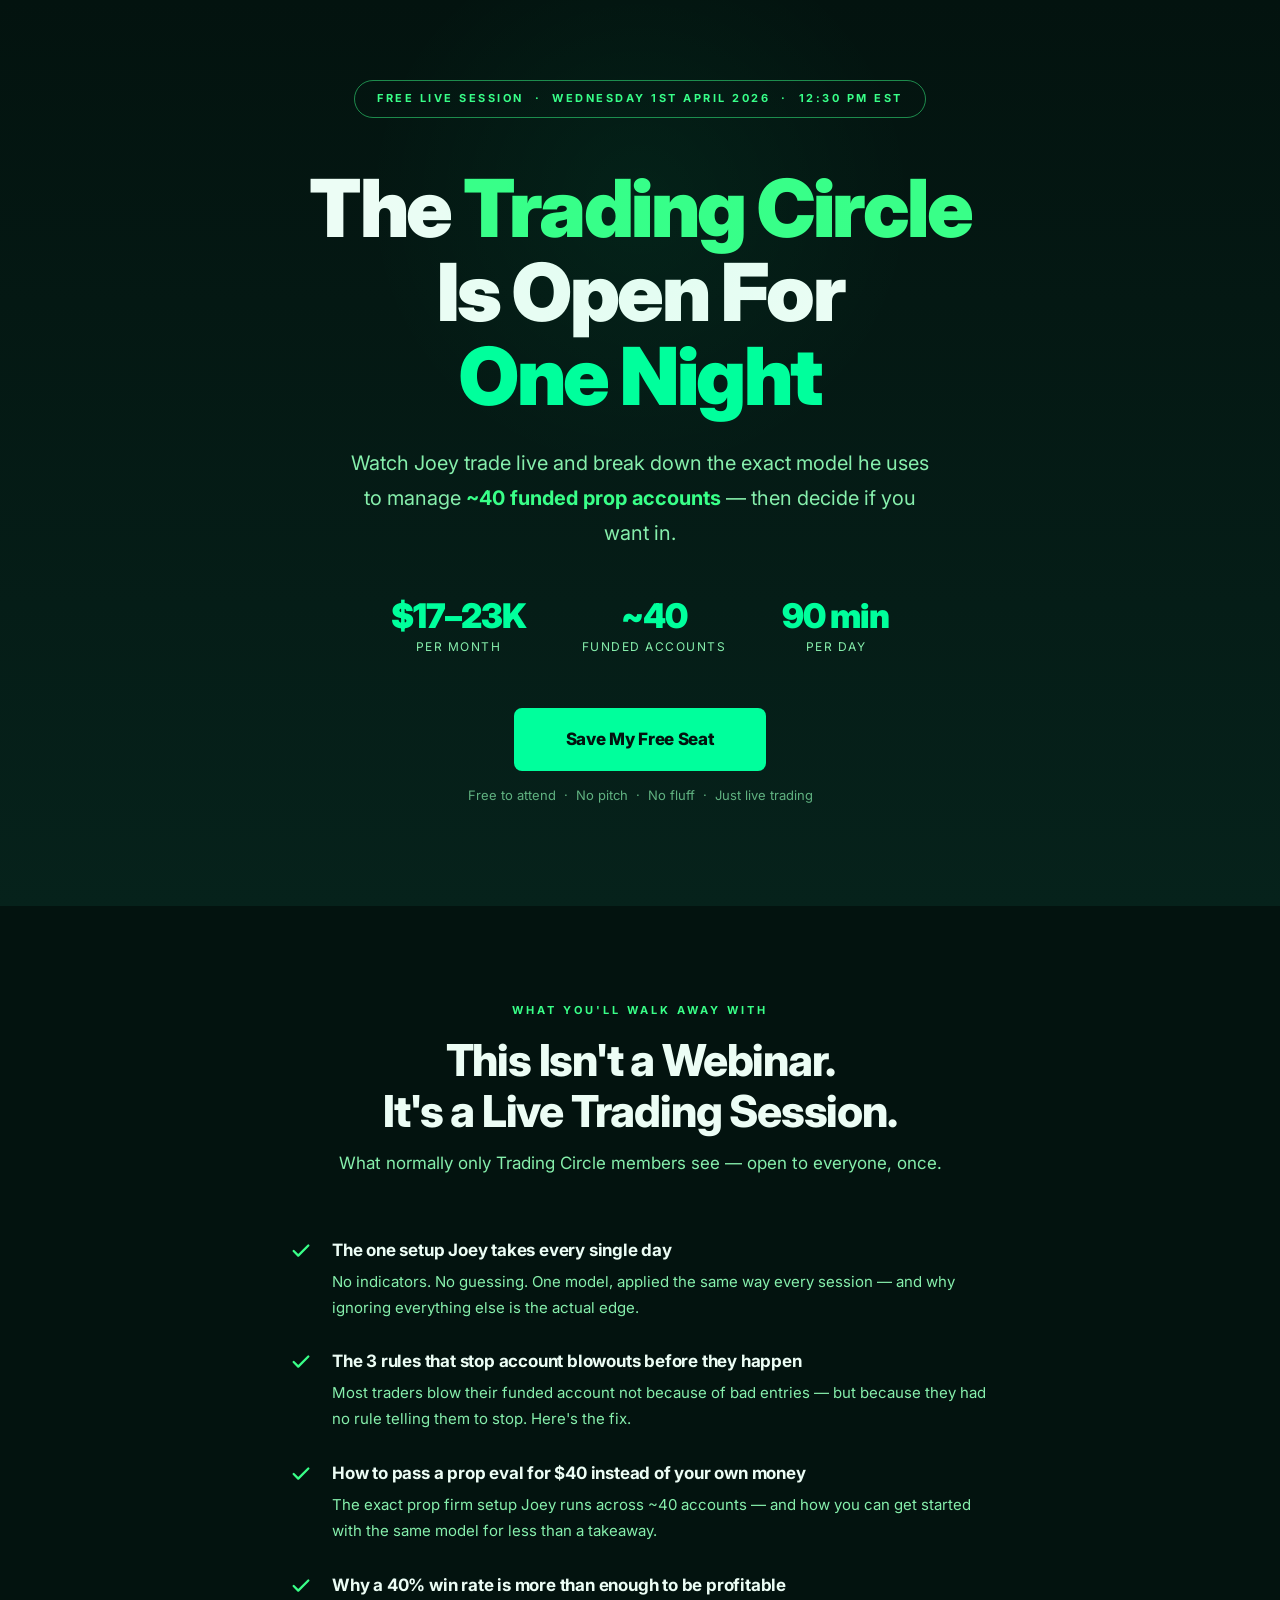
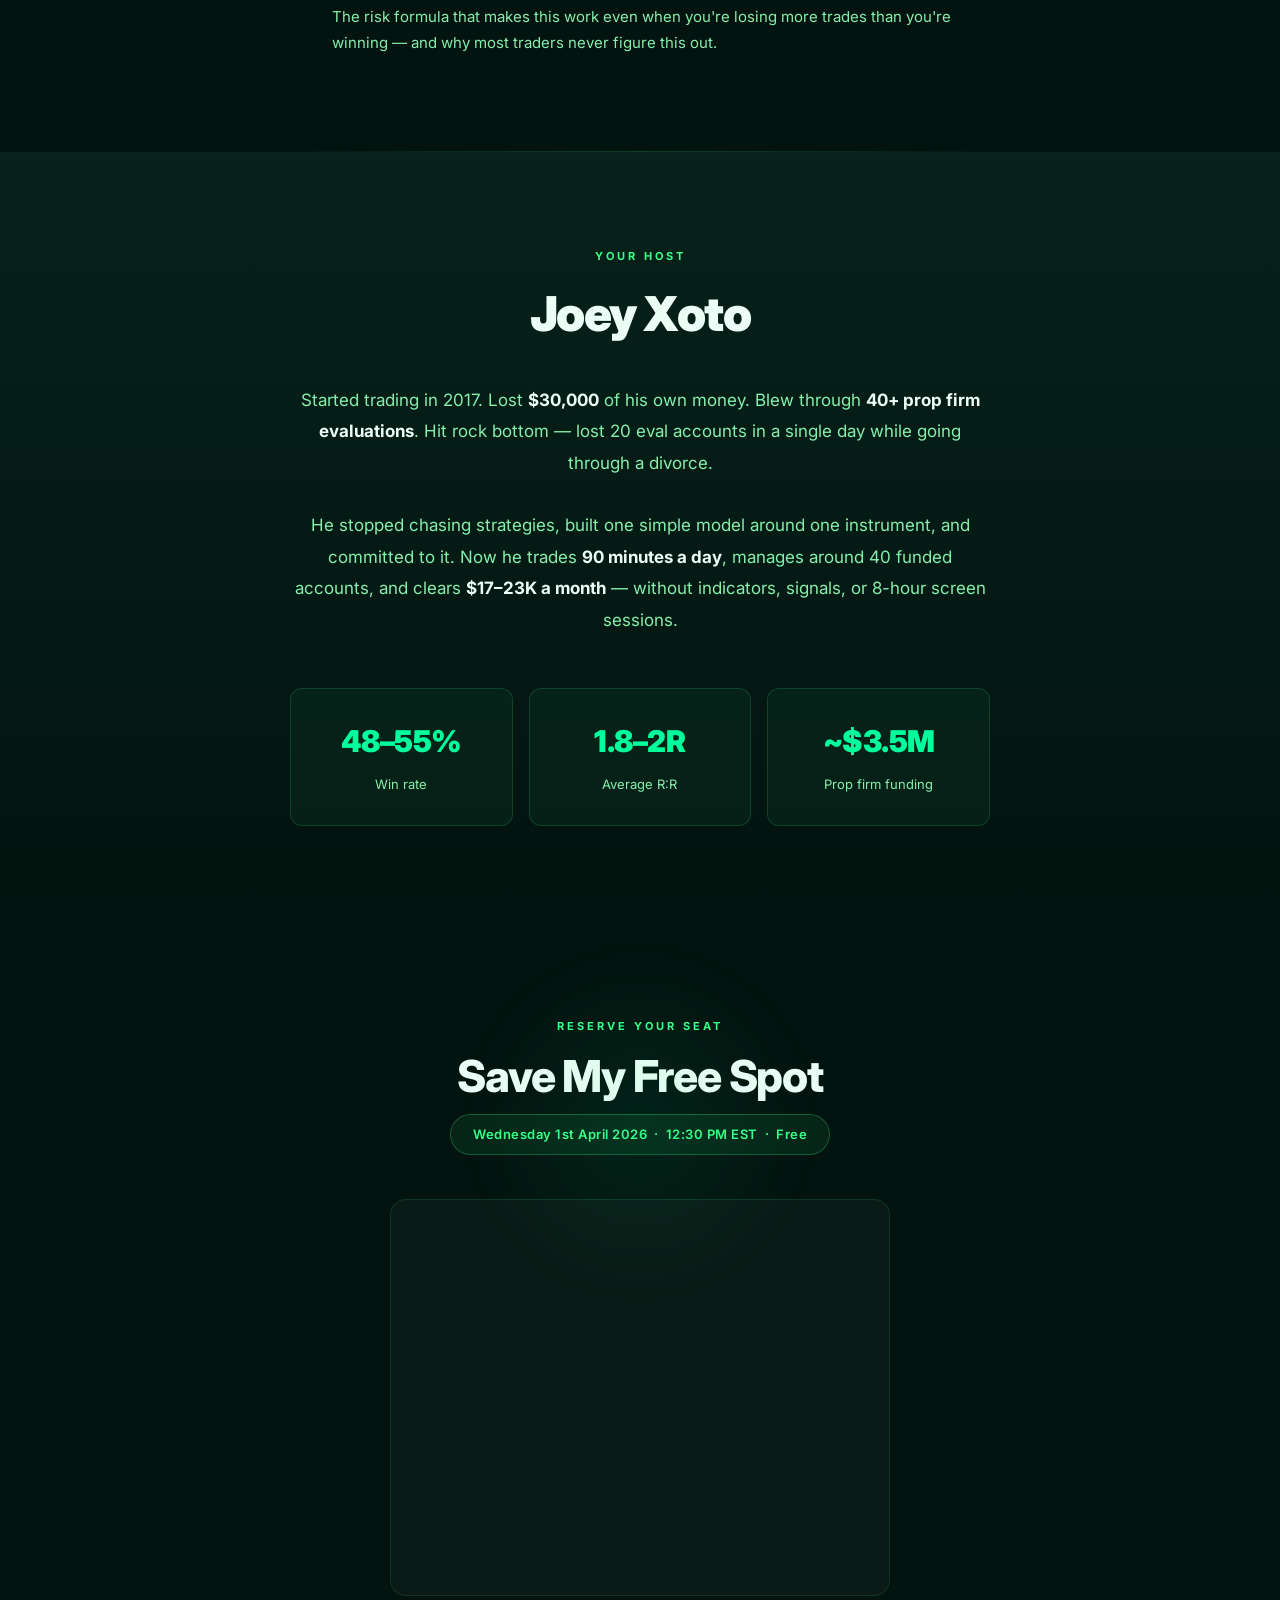
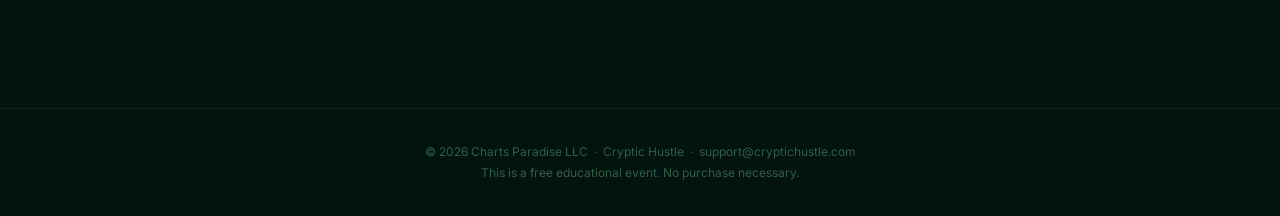
==== Free Live Masterclass/index.html @ d99b795e "Add Free Live Masterclass registration page Landing page for the April 1st 2026 open Trading Circle " ====
<!DOCTYPE html>
<html lang="en">
<head>
    <meta charset="UTF-8">
    <meta name="viewport" content="width=device-width, initial-scale=1.0">
    <title>Free Live Masterclass — Cryptic Hustle</title>
    <link rel="preconnect" href="https://fonts.googleapis.com">
    <link rel="preconnect" href="https://fonts.gstatic.com" crossorigin>
    <link href="https://fonts.googleapis.com/css2?family=Inter:wght@400;500;600;700;800;900&display=swap" rel="stylesheet">
    <style>
        *, *::before, *::after { box-sizing: border-box; margin: 0; padding: 0; }

        html { scroll-behavior: smooth; }

        body {
            font-family: 'Inter', sans-serif;
            background-color: #03130F;
            color: #ECFDF5;
            line-height: 1.6;
            -webkit-font-smoothing: antialiased;
        }

        /* ─── HERO ─────────────────────────────────────────────── */
        .hero {
            background: linear-gradient(180deg, #03130F 0%, #06221B 100%);
            padding: 80px 20px 100px;
            text-align: center;
            position: relative;
            overflow: hidden;
        }

        .hero::before {
            content: '';
            position: absolute;
            top: -100px;
            left: 50%;
            transform: translateX(-50%);
            width: 600px;
            height: 600px;
            background: radial-gradient(circle, rgba(0,255,156,0.05) 0%, transparent 65%);
            pointer-events: none;
        }

        .event-badge {
            display: inline-block;
            border: 1px solid rgba(57, 255, 136, 0.5);
            color: #39FF88;
            font-size: 11px;
            font-weight: 700;
            letter-spacing: 2.5px;
            text-transform: uppercase;
            padding: 9px 22px;
            border-radius: 100px;
            margin-bottom: 48px;
        }

        .hero h1 {
            font-size: clamp(44px, 8vw, 80px);
            font-weight: 900;
            line-height: 1.05;
            letter-spacing: -2.5px;
            margin-bottom: 28px;
            max-width: 820px;
            margin-left: auto;
            margin-right: auto;
        }

        .t-white { color: #ECFDF5; }
        .t-green { color: #39FF88; }
        .t-neon  { color: #00FF9C; }

        .hero-sub {
            font-size: clamp(17px, 2.5vw, 20px);
            color: #86EFAC;
            max-width: 580px;
            margin: 0 auto 48px;
            line-height: 1.75;
        }

        .hero-sub strong { color: #39FF88; font-weight: 700; }

        .hero-stats {
            display: flex;
            justify-content: center;
            gap: 56px;
            margin-bottom: 52px;
            flex-wrap: wrap;
        }

        .stat-number {
            display: block;
            font-size: 34px;
            font-weight: 900;
            color: #00FF9C;
            line-height: 1;
            letter-spacing: -1px;
        }

        .stat-label {
            font-size: 12px;
            color: #86EFAC;
            text-transform: uppercase;
            letter-spacing: 1.5px;
            margin-top: 4px;
            display: block;
        }

        /* ─── BUTTONS ───────────────────────────────────────────── */
        .btn-primary {
            display: inline-block;
            background: #00FF9C;
            color: #03130F;
            font-weight: 800;
            font-size: 17px;
            padding: 18px 52px;
            border-radius: 8px;
            text-decoration: none;
            border: none;
            cursor: pointer;
            font-family: 'Inter', sans-serif;
            letter-spacing: -0.3px;
            transition: transform 0.15s ease, box-shadow 0.15s ease;
        }

        .btn-primary:hover {
            transform: translateY(-2px);
            box-shadow: 0 0 32px rgba(0, 255, 156, 0.4);
        }

        .btn-full { width: 100%; padding: 18px; font-size: 17px; border-radius: 8px; }

        /* ─── EMBED FORM ────────────────────────────────────────── */
        .form-embed-wrapper {
            width: 100%;
            min-height: 315px;
        }

        .btn-subtext {
            display: block;
            font-size: 13px;
            color: rgba(134, 239, 172, 0.7);
            margin-top: 14px;
        }

        /* ─── WHAT YOU'LL LEARN ─────────────────────────────────── */
        .learn-section {
            padding: 96px 20px;
            max-width: 740px;
            margin: 0 auto;
        }

        .section-label {
            font-size: 11px;
            font-weight: 700;
            letter-spacing: 3px;
            text-transform: uppercase;
            color: #39FF88;
            text-align: center;
            margin-bottom: 16px;
        }

        .section-title {
            font-size: clamp(30px, 4.5vw, 44px);
            font-weight: 800;
            text-align: center;
            color: #ECFDF5;
            letter-spacing: -1.2px;
            line-height: 1.15;
            margin-bottom: 12px;
        }

        .section-sub {
            color: #86EFAC;
            text-align: center;
            font-size: 17px;
            margin-bottom: 60px;
            line-height: 1.65;
        }

        .bullets {
            display: flex;
            flex-direction: column;
            gap: 28px;
        }

        .bullet-item {
            display: flex;
            gap: 20px;
            align-items: flex-start;
        }

        .bullet-icon {
            flex-shrink: 0;
            width: 22px;
            height: 22px;
            margin-top: 3px;
            color: #39FF88;
        }

        .bullet-text strong {
            display: block;
            font-size: 17px;
            font-weight: 700;
            color: #ECFDF5;
            margin-bottom: 5px;
            letter-spacing: -0.2px;
        }

        .bullet-text span {
            font-size: 15px;
            color: #86EFAC;
            line-height: 1.65;
        }

        /* ─── DIVIDER ───────────────────────────────────────────── */
        .section-divider {
            width: 100%;
            height: 1px;
            background: linear-gradient(90deg, transparent, rgba(57,255,136,0.2), transparent);
            max-width: 740px;
            margin: 0 auto;
        }

        /* ─── ABOUT JOEY ────────────────────────────────────────── */
        .about-section {
            background: linear-gradient(180deg, #06221B 0%, #03130F 100%);
            padding: 96px 20px;
        }

        .about-inner {
            max-width: 700px;
            margin: 0 auto;
            text-align: center;
        }

        .about-name {
            font-size: 11px;
            font-weight: 700;
            letter-spacing: 3px;
            text-transform: uppercase;
            color: #39FF88;
            margin-bottom: 10px;
        }

        .about-title {
            font-size: clamp(30px, 5vw, 48px);
            font-weight: 900;
            color: #ECFDF5;
            letter-spacing: -1.5px;
            margin-bottom: 32px;
        }

        .about-body {
            font-size: 17px;
            color: #86EFAC;
            line-height: 1.85;
            margin-bottom: 52px;
        }

        .about-body strong { color: #ECFDF5; font-weight: 700; }

        .joey-stats {
            display: grid;
            grid-template-columns: repeat(3, 1fr);
            gap: 16px;
        }

        .joey-stat {
            background: rgba(57, 255, 136, 0.05);
            border: 1px solid rgba(57, 255, 136, 0.15);
            border-radius: 12px;
            padding: 28px 16px;
        }

        .joey-stat-number {
            font-size: 30px;
            font-weight: 900;
            color: #00FF9C;
            display: block;
            letter-spacing: -0.5px;
            margin-bottom: 6px;
        }

        .joey-stat-label {
            font-size: 13px;
            color: #86EFAC;
            line-height: 1.4;
        }

        /* ─── REGISTRATION FORM ─────────────────────────────────── */
        .form-section {
            padding: 96px 20px 112px;
            max-width: 540px;
            margin: 0 auto;
            text-align: center;
            position: relative;
        }

        .form-section::before {
            content: '';
            position: absolute;
            top: 0;
            left: 50%;
            transform: translateX(-50%);
            width: 400px;
            height: 400px;
            background: radial-gradient(circle, rgba(0,255,156,0.07) 0%, transparent 65%);
            pointer-events: none;
        }

        .form-date-pill {
            display: inline-block;
            background: rgba(57, 255, 136, 0.08);
            border: 1px solid rgba(57, 255, 136, 0.25);
            color: #39FF88;
            font-size: 13px;
            font-weight: 600;
            padding: 9px 22px;
            border-radius: 100px;
            margin-bottom: 44px;
            letter-spacing: 0.5px;
        }

        .form-card {
            background: rgba(255,255,255,0.03);
            border: 1px solid rgba(57, 255, 136, 0.12);
            border-radius: 16px;
            padding: 40px 36px;
        }

        /* ─── FOOTER ────────────────────────────────────────────── */
        footer {
            padding: 32px 20px;
            text-align: center;
            border-top: 1px solid rgba(255,255,255,0.05);
        }

        footer p {
            font-size: 12px;
            color: rgba(134, 239, 172, 0.35);
            line-height: 1.8;
        }

        /* ─── RESPONSIVE ────────────────────────────────────────── */
        @media (max-width: 640px) {
            .hero-stats { gap: 32px; }
            .joey-stats { grid-template-columns: 1fr; }
            .form-card { padding: 28px 20px; }
            .hero h1 { letter-spacing: -1.5px; }
        }
    </style>
</head>
<body>

    <!-- ─── HERO ─────────────────────────────────────────────────── -->
    <section class="hero">
        <div class="event-badge">Free Live Session &nbsp;·&nbsp; Wednesday 1st April 2026 &nbsp;·&nbsp; 12:30 PM EST</div>

        <h1>
            <span class="t-white">The </span><span class="t-green">Trading Circle</span><br>
            <span class="t-white">Is Open For</span><br>
            <span class="t-neon">One Night</span>
        </h1>

        <p class="hero-sub">
            Watch Joey trade live and break down the exact model he uses to manage
            <strong>~40 funded prop accounts</strong> —
            then decide if you want in.
        </p>

        <div class="hero-stats">
            <div>
                <span class="stat-number">$17–23K</span>
                <span class="stat-label">Per month</span>
            </div>
            <div>
                <span class="stat-number">~40</span>
                <span class="stat-label">Funded accounts</span>
            </div>
            <div>
                <span class="stat-number">90 min</span>
                <span class="stat-label">Per day</span>
            </div>
        </div>

        <a href="#register" class="btn-primary">Save My Free Seat</a>
        <span class="btn-subtext">Free to attend &nbsp;·&nbsp; No pitch &nbsp;·&nbsp; No fluff &nbsp;·&nbsp; Just live trading</span>
    </section>

    <!-- ─── WHAT YOU'LL LEARN ─────────────────────────────────────── -->
    <section class="learn-section">
        <p class="section-label">What You'll Walk Away With</p>
        <h2 class="section-title">This Isn't a Webinar.<br>It's a Live Trading Session.</h2>
        <p class="section-sub">What normally only Trading Circle members see — open to everyone, once.</p>

        <div class="bullets">
            <div class="bullet-item">
                <svg class="bullet-icon" viewBox="0 0 24 24" fill="none" stroke="currentColor" stroke-width="2.5" stroke-linecap="round" stroke-linejoin="round">
                    <polyline points="20 6 9 17 4 12"></polyline>
                </svg>
                <div class="bullet-text">
                    <strong>The one setup Joey takes every single day</strong>
                    <span>No indicators. No guessing. One model, applied the same way every session — and why ignoring everything else is the actual edge.</span>
                </div>
            </div>

            <div class="bullet-item">
                <svg class="bullet-icon" viewBox="0 0 24 24" fill="none" stroke="currentColor" stroke-width="2.5" stroke-linecap="round" stroke-linejoin="round">
                    <polyline points="20 6 9 17 4 12"></polyline>
                </svg>
                <div class="bullet-text">
                    <strong>The 3 rules that stop account blowouts before they happen</strong>
                    <span>Most traders blow their funded account not because of bad entries — but because they had no rule telling them to stop. Here's the fix.</span>
                </div>
            </div>

            <div class="bullet-item">
                <svg class="bullet-icon" viewBox="0 0 24 24" fill="none" stroke="currentColor" stroke-width="2.5" stroke-linecap="round" stroke-linejoin="round">
                    <polyline points="20 6 9 17 4 12"></polyline>
                </svg>
                <div class="bullet-text">
                    <strong>How to pass a prop eval for $40 instead of your own money</strong>
                    <span>The exact prop firm setup Joey runs across ~40 accounts — and how you can get started with the same model for less than a takeaway.</span>
                </div>
            </div>

            <div class="bullet-item">
                <svg class="bullet-icon" viewBox="0 0 24 24" fill="none" stroke="currentColor" stroke-width="2.5" stroke-linecap="round" stroke-linejoin="round">
                    <polyline points="20 6 9 17 4 12"></polyline>
                </svg>
                <div class="bullet-text">
                    <strong>Why a 40% win rate is more than enough to be profitable</strong>
                    <span>The risk formula that makes this work even when you're losing more trades than you're winning — and why most traders never figure this out.</span>
                </div>
            </div>
        </div>
    </section>

    <div class="section-divider"></div>

    <!-- ─── ABOUT JOEY ─────────────────────────────────────────────── -->
    <section class="about-section">
        <div class="about-inner">
            <p class="about-name">Your Host</p>
            <h2 class="about-title">Joey Xoto</h2>
            <p class="about-body">
                Started trading in 2017. Lost <strong>$30,000</strong> of his own money.
                Blew through <strong>40+ prop firm evaluations</strong>.
                Hit rock bottom — lost 20 eval accounts in a single day while going through a divorce.<br><br>
                He stopped chasing strategies, built one simple model around one instrument,
                and committed to it. Now he trades <strong>90 minutes a day</strong>,
                manages around 40 funded accounts, and clears <strong>$17–23K a month</strong> —
                without indicators, signals, or 8-hour screen sessions.
            </p>

            <div class="joey-stats">
                <div class="joey-stat">
                    <span class="joey-stat-number">48–55%</span>
                    <span class="joey-stat-label">Win rate</span>
                </div>
                <div class="joey-stat">
                    <span class="joey-stat-number">1.8–2R</span>
                    <span class="joey-stat-label">Average R:R</span>
                </div>
                <div class="joey-stat">
                    <span class="joey-stat-number">~$3.5M</span>
                    <span class="joey-stat-label">Prop firm funding</span>
                </div>
            </div>
        </div>
    </section>

    <!-- ─── REGISTRATION FORM ──────────────────────────────────────── -->
    <section class="form-section" id="register">
        <p class="section-label">Reserve Your Seat</p>
        <h2 class="section-title">Save My Free Spot</h2>

        <span class="form-date-pill">Wednesday 1st April 2026 &nbsp;·&nbsp; 12:30 PM EST &nbsp;·&nbsp; Free</span>

        <div class="form-card">
            <div class="form-embed-wrapper">
                <iframe
                    src="https://api.leadconnectorhq.com/widget/form/qpjm0ltrKGpXYC39CDQH"
                    style="width:100%;height:100%;border:none;border-radius:0px"
                    id="inline-qpjm0ltrKGpXYC39CDQH"
                    data-layout="{'id':'INLINE'}"
                    data-trigger-type="alwaysShow"
                    data-trigger-value=""
                    data-activation-type="alwaysActivated"
                    data-activation-value=""
                    data-deactivation-type="neverDeactivate"
                    data-deactivation-value=""
                    data-form-name="Monthly Live Masterclass - 01 April 2026"
                    data-height="315"
                    data-layout-iframe-id="inline-qpjm0ltrKGpXYC39CDQH"
                    data-form-id="qpjm0ltrKGpXYC39CDQH"
                    title="Monthly Live Masterclass - 01 April 2026"
                ></iframe>
                <script src="https://link.msgsndr.com/js/form_embed.js"></script>
            </div>
        </div>
    </section>

    <!-- ─── FOOTER ─────────────────────────────────────────────────── -->
    <footer>
        <p>© 2026 Charts Paradise LLC &nbsp;·&nbsp; Cryptic Hustle &nbsp;·&nbsp; support@cryptichustle.com</p>
        <p>This is a free educational event. No purchase necessary.</p>
    </footer>

</body>
</html>
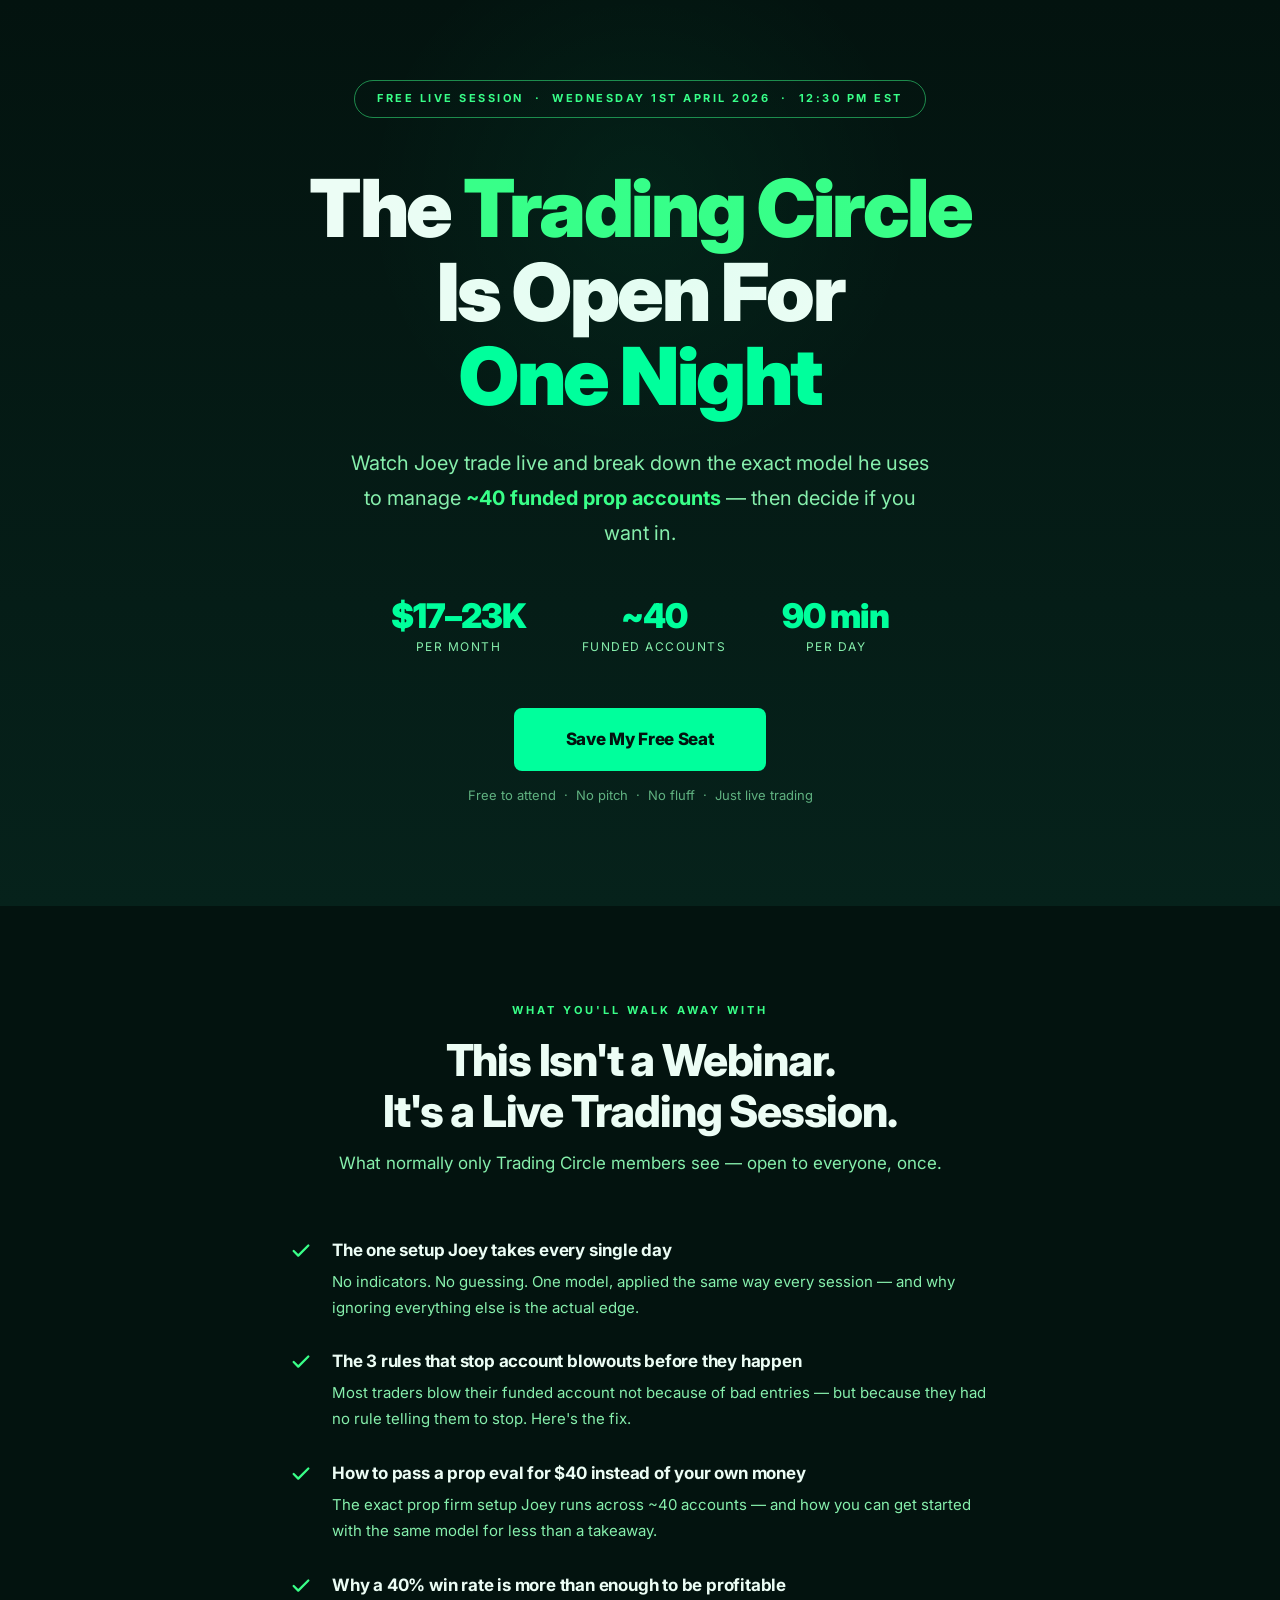
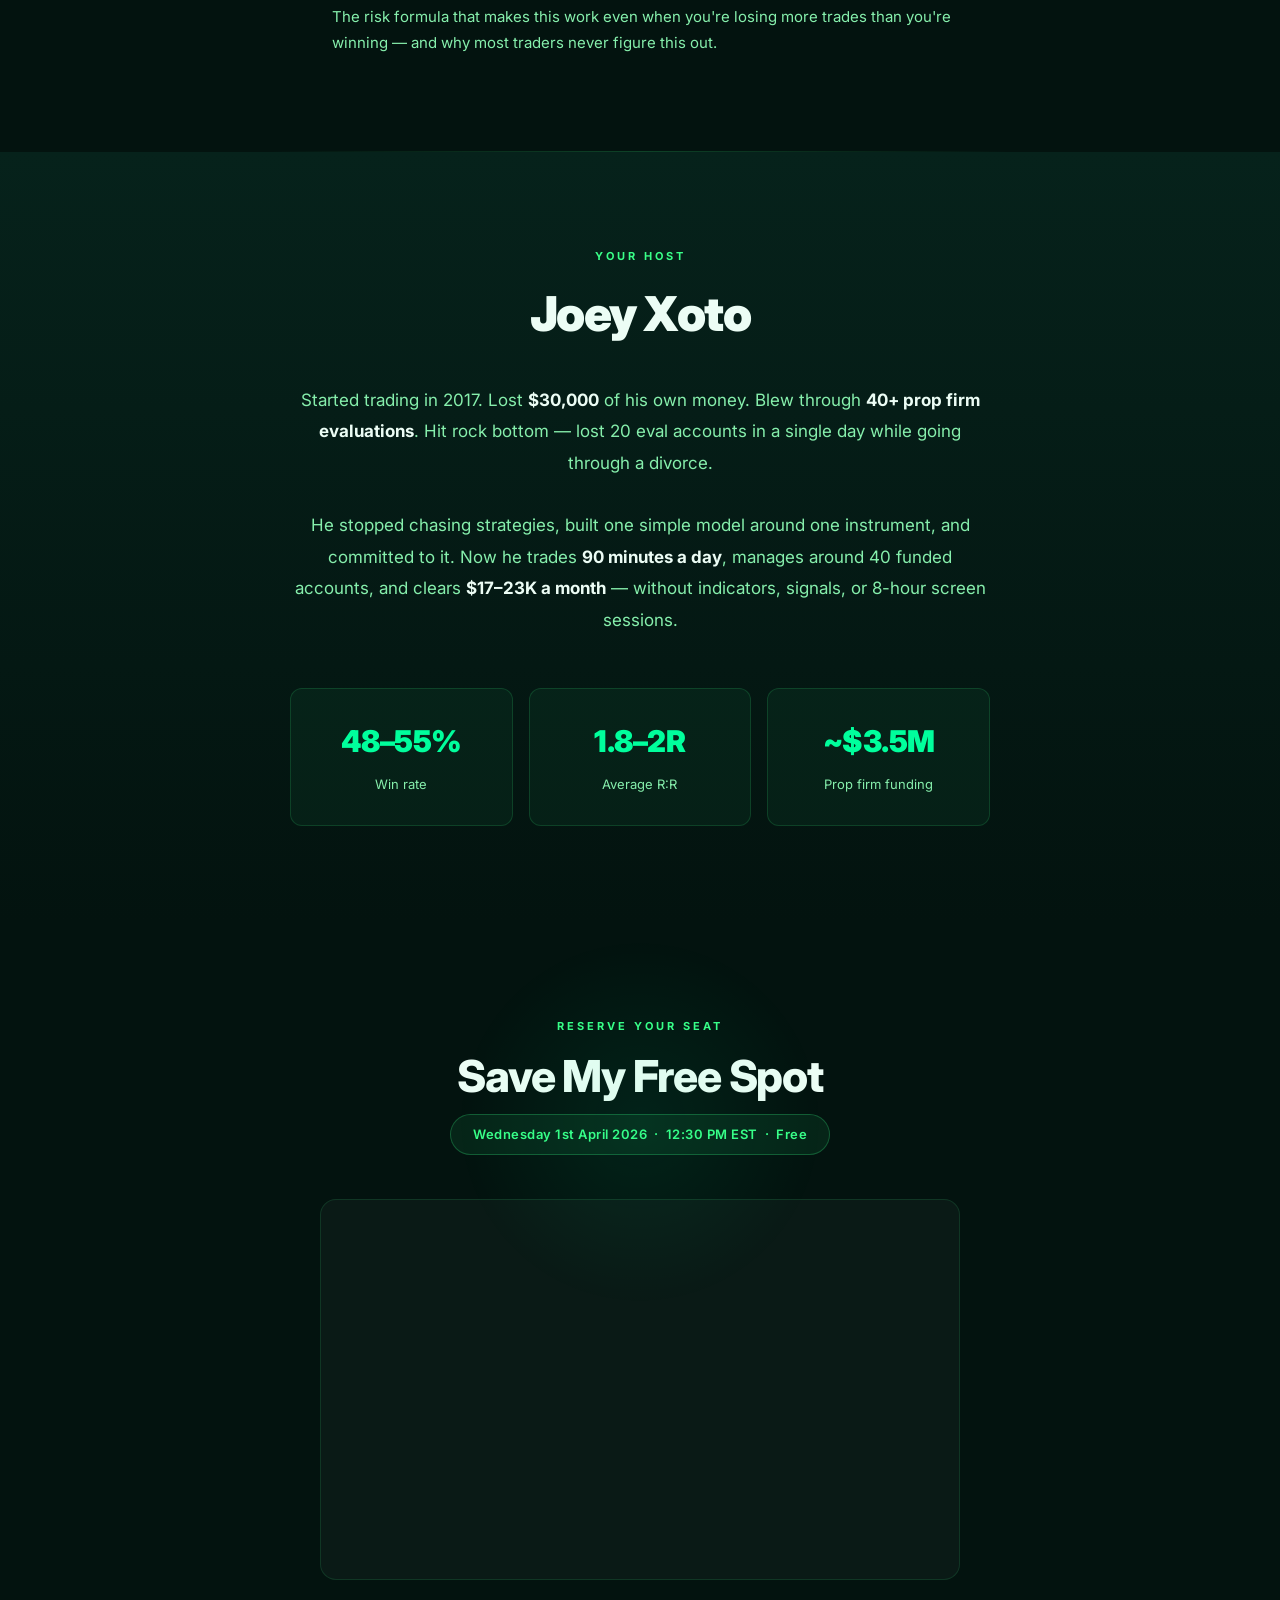
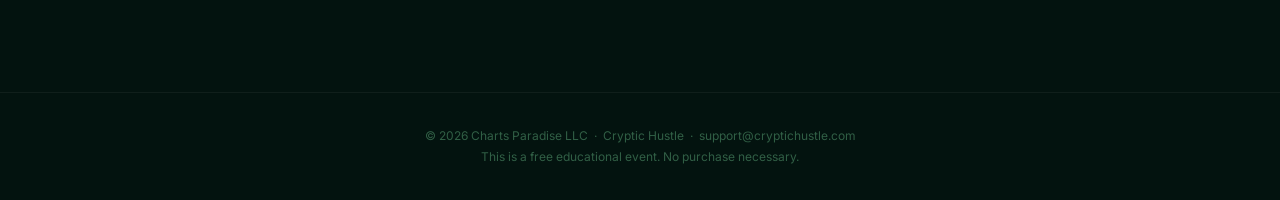
==== commit f2f64019: "Widen form embed section for better iframe display Increased form section max-width 540→680px and re" ====
--- a/Free Live Masterclass/index.html
+++ b/Free Live Masterclass/index.html
@@ -290,7 +290,7 @@
         /* ─── REGISTRATION FORM ─────────────────────────────────── */
         .form-section {
             padding: 96px 20px 112px;
-            max-width: 540px;
+            max-width: 680px;
             margin: 0 auto;
             text-align: center;
             position: relative;
@@ -325,7 +325,7 @@
             background: rgba(255,255,255,0.03);
             border: 1px solid rgba(57, 255, 136, 0.12);
             border-radius: 16px;
-            padding: 40px 36px;
+            padding: 32px 12px;
         }
 
         /* ─── FOOTER ────────────────────────────────────────────── */
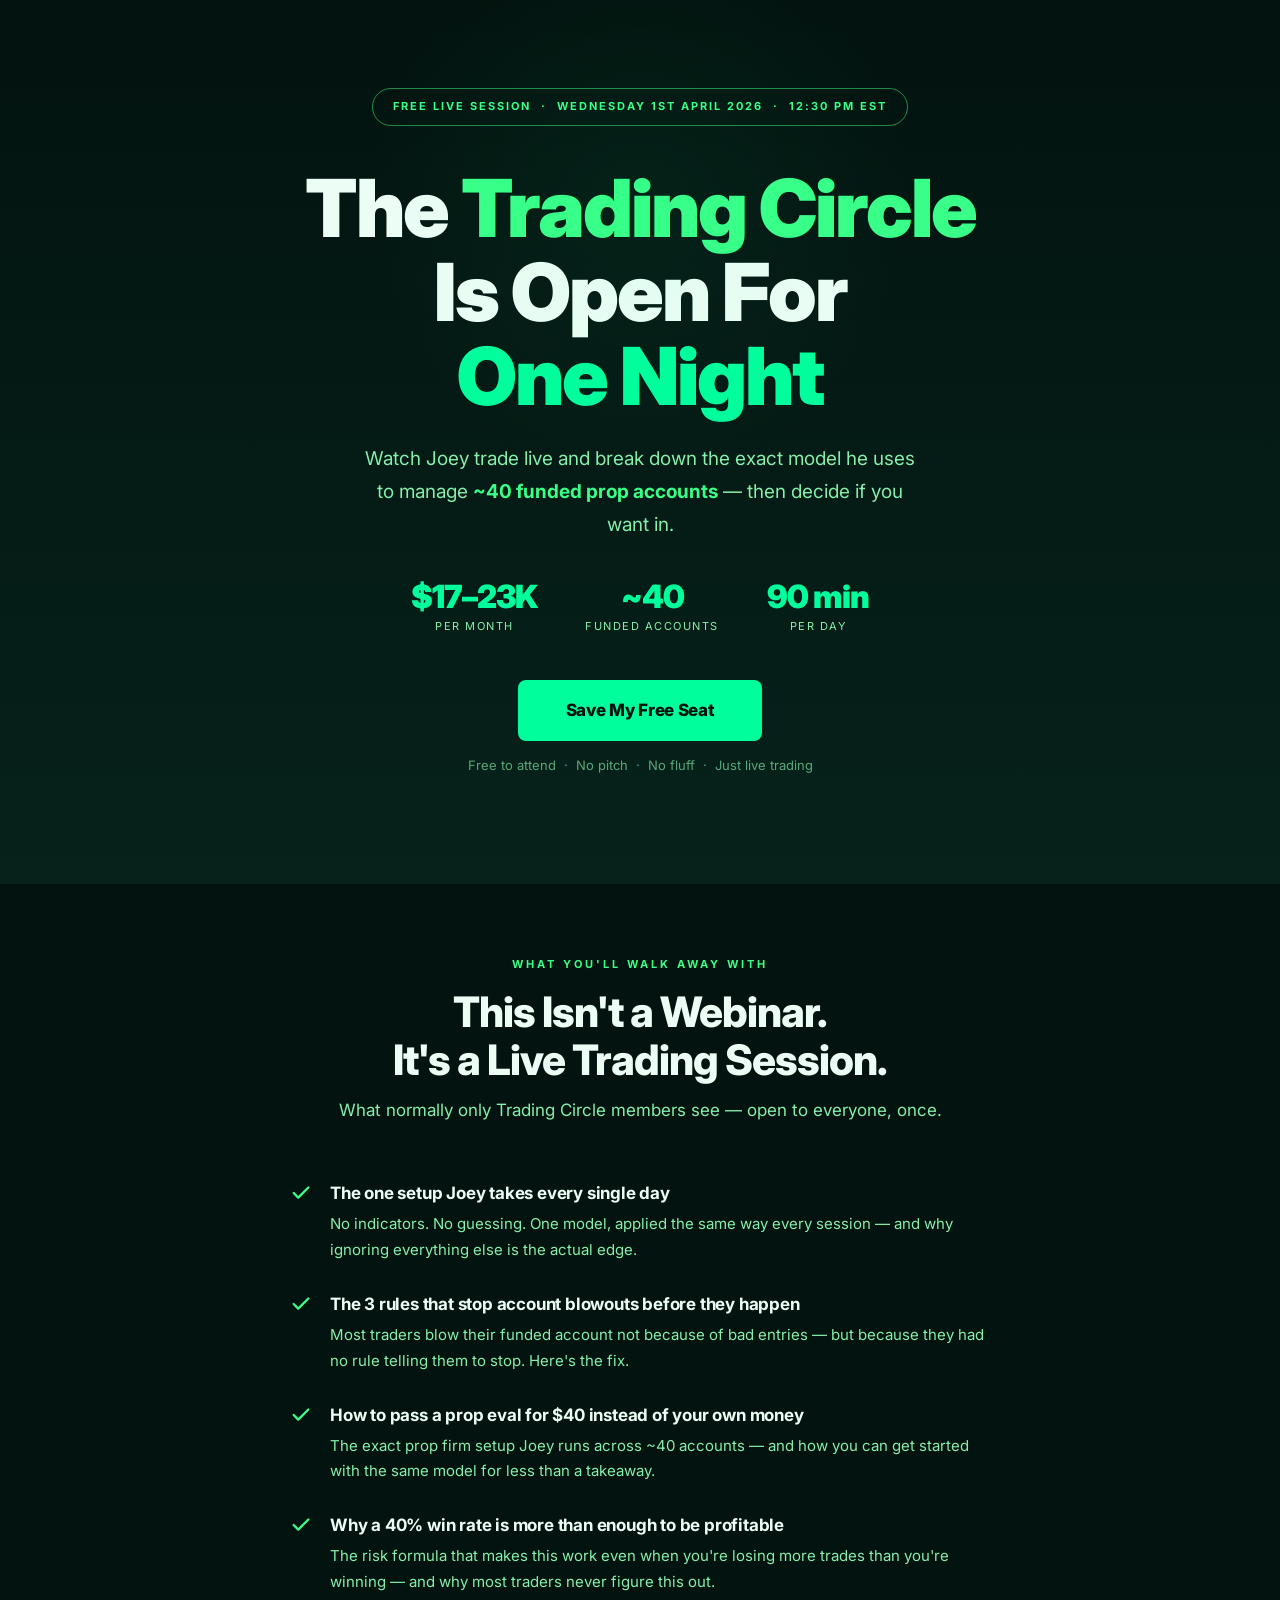
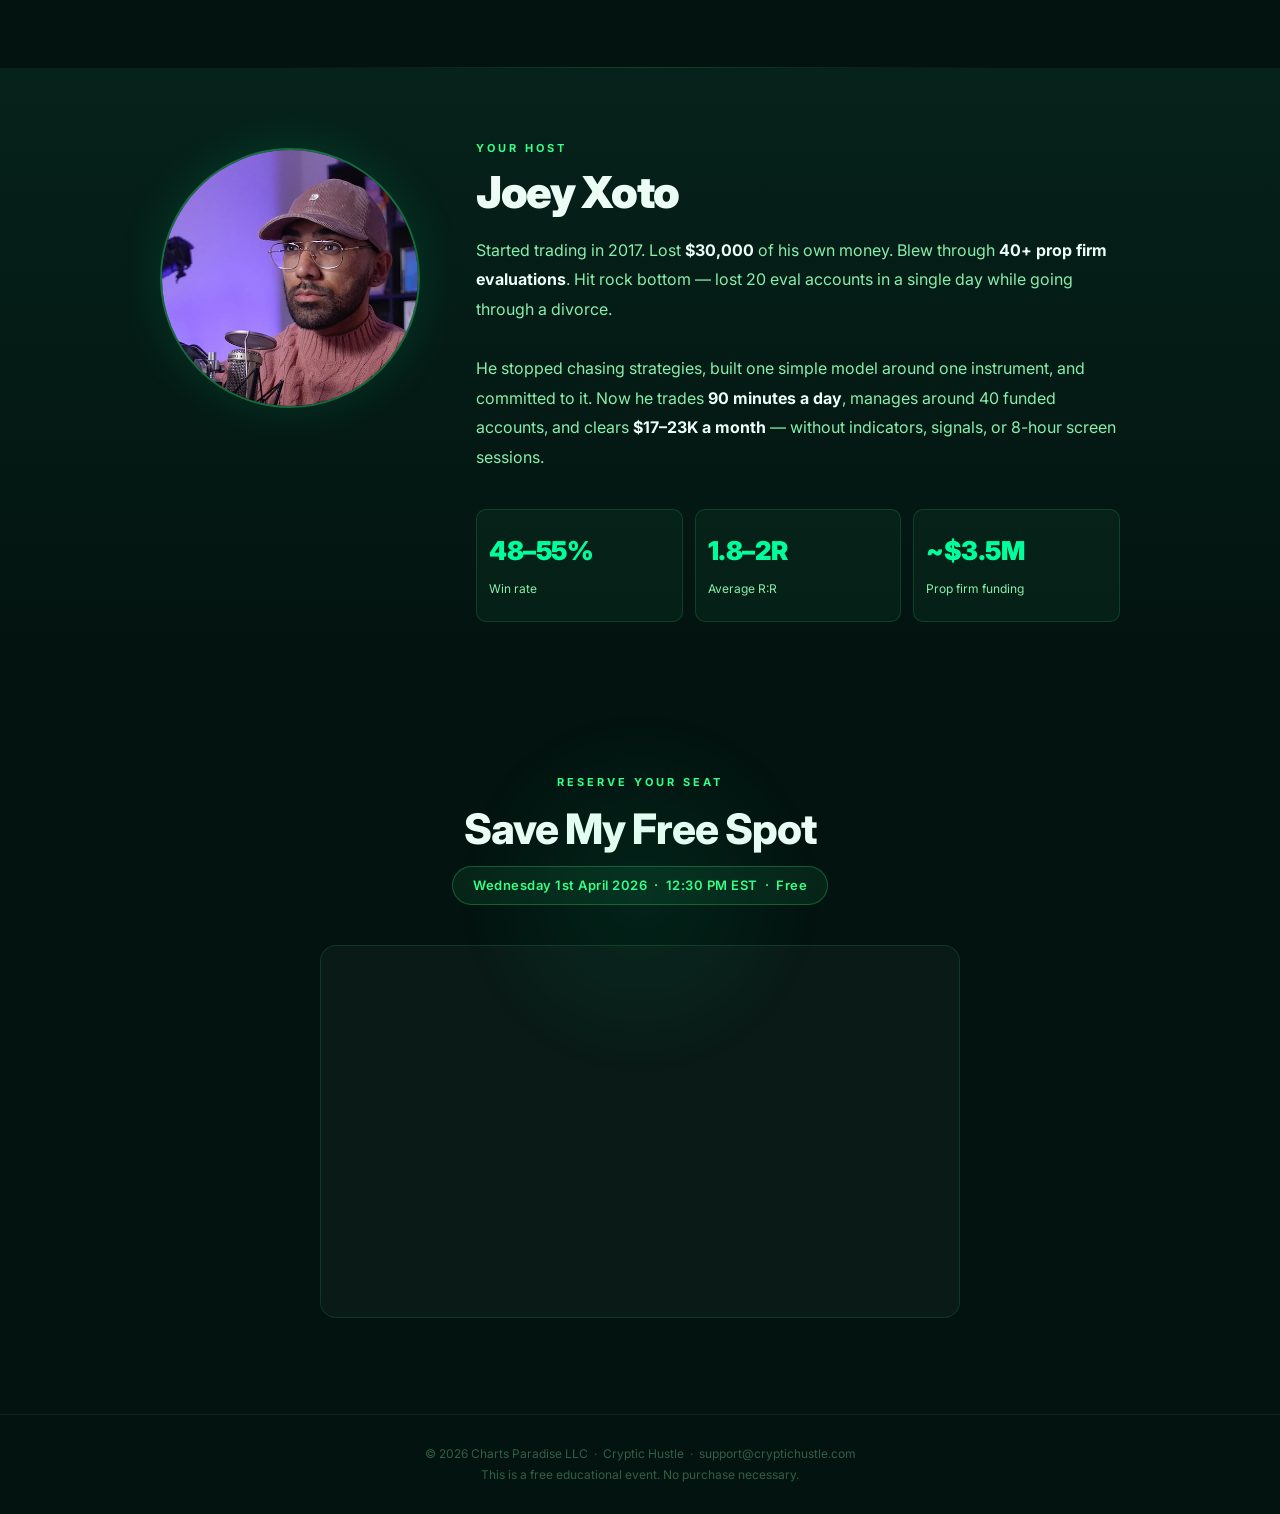
==== commit 75de2c09: "Add Joey headshot + full mobile/desktop layout pass - About section: 2-column layout on desktop (ima" ====
--- a/Free Live Masterclass/index.html
+++ b/Free Live Masterclass/index.html
@@ -23,7 +23,7 @@
         /* ─── HERO ─────────────────────────────────────────────── */
         .hero {
             background: linear-gradient(180deg, #03130F 0%, #06221B 100%);
-            padding: 80px 20px 100px;
+            padding: 64px 20px 80px;
             text-align: center;
             position: relative;
             overflow: hidden;
@@ -47,22 +47,20 @@
             color: #39FF88;
             font-size: 11px;
             font-weight: 700;
-            letter-spacing: 2.5px;
+            letter-spacing: 2px;
             text-transform: uppercase;
-            padding: 9px 22px;
+            padding: 9px 20px;
             border-radius: 100px;
-            margin-bottom: 48px;
+            margin-bottom: 40px;
         }
 
         .hero h1 {
-            font-size: clamp(44px, 8vw, 80px);
+            font-size: clamp(40px, 8vw, 80px);
             font-weight: 900;
             line-height: 1.05;
-            letter-spacing: -2.5px;
-            margin-bottom: 28px;
+            letter-spacing: -2px;
+            margin: 0 auto 24px;
             max-width: 820px;
-            margin-left: auto;
-            margin-right: auto;
         }
 
         .t-white { color: #ECFDF5; }
@@ -70,10 +68,10 @@
         .t-neon  { color: #00FF9C; }
 
         .hero-sub {
-            font-size: clamp(17px, 2.5vw, 20px);
+            font-size: clamp(16px, 2.5vw, 19px);
             color: #86EFAC;
-            max-width: 580px;
-            margin: 0 auto 48px;
+            max-width: 560px;
+            margin: 0 auto 40px;
             line-height: 1.75;
         }
 
@@ -82,14 +80,14 @@
         .hero-stats {
             display: flex;
             justify-content: center;
-            gap: 56px;
-            margin-bottom: 52px;
+            gap: 48px;
+            margin-bottom: 44px;
             flex-wrap: wrap;
         }
 
         .stat-number {
             display: block;
-            font-size: 34px;
+            font-size: 32px;
             font-weight: 900;
             color: #00FF9C;
             line-height: 1;
@@ -97,11 +95,11 @@
         }
 
         .stat-label {
-            font-size: 12px;
+            font-size: 11px;
             color: #86EFAC;
             text-transform: uppercase;
             letter-spacing: 1.5px;
-            margin-top: 4px;
+            margin-top: 5px;
             display: block;
         }
 
@@ -112,7 +110,7 @@
             color: #03130F;
             font-weight: 800;
             font-size: 17px;
-            padding: 18px 52px;
+            padding: 17px 48px;
             border-radius: 8px;
             text-decoration: none;
             border: none;
@@ -127,65 +125,61 @@
             box-shadow: 0 0 32px rgba(0, 255, 156, 0.4);
         }
 
-        .btn-full { width: 100%; padding: 18px; font-size: 17px; border-radius: 8px; }
-
-        /* ─── EMBED FORM ────────────────────────────────────────── */
-        .form-embed-wrapper {
-            width: 100%;
-            min-height: 315px;
-        }
-
         .btn-subtext {
             display: block;
             font-size: 13px;
-            color: rgba(134, 239, 172, 0.7);
+            color: rgba(134, 239, 172, 0.65);
             margin-top: 14px;
         }
 
-        /* ─── WHAT YOU'LL LEARN ─────────────────────────────────── */
-        .learn-section {
-            padding: 96px 20px;
-            max-width: 740px;
-            margin: 0 auto;
-        }
-
+        /* ─── SHARED SECTION HELPERS ────────────────────────────── */
         .section-label {
             font-size: 11px;
             font-weight: 700;
             letter-spacing: 3px;
             text-transform: uppercase;
             color: #39FF88;
-            text-align: center;
-            margin-bottom: 16px;
+            margin-bottom: 14px;
         }
 
         .section-title {
-            font-size: clamp(30px, 4.5vw, 44px);
+            font-size: clamp(28px, 4.5vw, 42px);
             font-weight: 800;
-            text-align: center;
             color: #ECFDF5;
-            letter-spacing: -1.2px;
+            letter-spacing: -1px;
             line-height: 1.15;
             margin-bottom: 12px;
         }
 
         .section-sub {
             color: #86EFAC;
+            font-size: 17px;
+            margin-bottom: 56px;
+            line-height: 1.65;
+        }
+
+        /* ─── WHAT YOU'LL LEARN ─────────────────────────────────── */
+        .learn-section {
+            padding: 72px 20px;
+            max-width: 740px;
+            margin: 0 auto;
             text-align: center;
-            font-size: 17px;
-            margin-bottom: 60px;
-            line-height: 1.65;
-        }
+        }
+
+        .learn-section .section-label,
+        .learn-section .section-title,
+        .learn-section .section-sub { text-align: center; }
 
         .bullets {
             display: flex;
             flex-direction: column;
             gap: 28px;
+            text-align: left;
         }
 
         .bullet-item {
             display: flex;
-            gap: 20px;
+            gap: 18px;
             align-items: flex-start;
         }
 
@@ -193,7 +187,7 @@
             flex-shrink: 0;
             width: 22px;
             height: 22px;
-            margin-top: 3px;
+            margin-top: 2px;
             color: #39FF88;
         }
 
@@ -202,7 +196,7 @@
             font-size: 17px;
             font-weight: 700;
             color: #ECFDF5;
-            margin-bottom: 5px;
+            margin-bottom: 4px;
             letter-spacing: -0.2px;
         }
 
@@ -215,22 +209,47 @@
         /* ─── DIVIDER ───────────────────────────────────────────── */
         .section-divider {
             width: 100%;
+            max-width: 740px;
             height: 1px;
             background: linear-gradient(90deg, transparent, rgba(57,255,136,0.2), transparent);
-            max-width: 740px;
             margin: 0 auto;
         }
 
         /* ─── ABOUT JOEY ────────────────────────────────────────── */
         .about-section {
             background: linear-gradient(180deg, #06221B 0%, #03130F 100%);
-            padding: 96px 20px;
-        }
-
+            padding: 72px 20px;
+        }
+
+        /* Mobile-first: stacked */
         .about-inner {
-            max-width: 700px;
+            max-width: 960px;
             margin: 0 auto;
+            display: flex;
+            flex-direction: column;
+            align-items: center;
+            gap: 40px;
             text-align: center;
+        }
+
+        .about-image-col {
+            flex-shrink: 0;
+        }
+
+        .joey-headshot {
+            width: 200px;
+            height: 200px;
+            object-fit: cover;
+            object-position: center top;
+            border-radius: 50%;
+            border: 2px solid rgba(57, 255, 136, 0.35);
+            box-shadow: 0 0 48px rgba(0, 255, 156, 0.12);
+            display: block;
+            margin: 0 auto;
+        }
+
+        .about-text-col {
+            width: 100%;
         }
 
         .about-name {
@@ -243,18 +262,19 @@
         }
 
         .about-title {
-            font-size: clamp(30px, 5vw, 48px);
+            font-size: clamp(30px, 5vw, 44px);
             font-weight: 900;
             color: #ECFDF5;
             letter-spacing: -1.5px;
-            margin-bottom: 32px;
+            line-height: 1.1;
+            margin-bottom: 20px;
         }
 
         .about-body {
-            font-size: 17px;
+            font-size: 16px;
             color: #86EFAC;
             line-height: 1.85;
-            margin-bottom: 52px;
+            margin-bottom: 36px;
         }
 
         .about-body strong { color: #ECFDF5; font-weight: 700; }
@@ -262,38 +282,39 @@
         .joey-stats {
             display: grid;
             grid-template-columns: repeat(3, 1fr);
-            gap: 16px;
+            gap: 12px;
         }
 
         .joey-stat {
             background: rgba(57, 255, 136, 0.05);
             border: 1px solid rgba(57, 255, 136, 0.15);
-            border-radius: 12px;
-            padding: 28px 16px;
+            border-radius: 10px;
+            padding: 20px 12px;
         }
 
         .joey-stat-number {
-            font-size: 30px;
+            font-size: 26px;
             font-weight: 900;
             color: #00FF9C;
             display: block;
             letter-spacing: -0.5px;
-            margin-bottom: 6px;
+            margin-bottom: 4px;
         }
 
         .joey-stat-label {
-            font-size: 13px;
+            font-size: 12px;
             color: #86EFAC;
             line-height: 1.4;
         }
 
         /* ─── REGISTRATION FORM ─────────────────────────────────── */
         .form-section {
-            padding: 96px 20px 112px;
+            padding: 80px 20px 96px;
             max-width: 680px;
             margin: 0 auto;
             text-align: center;
             position: relative;
+            overflow: hidden;
         }
 
         .form-section::before {
@@ -308,6 +329,9 @@
             pointer-events: none;
         }
 
+        .form-section .section-label,
+        .form-section .section-title { text-align: center; }
+
         .form-date-pill {
             display: inline-block;
             background: rgba(57, 255, 136, 0.08);
@@ -315,9 +339,9 @@
             color: #39FF88;
             font-size: 13px;
             font-weight: 600;
-            padding: 9px 22px;
+            padding: 8px 20px;
             border-radius: 100px;
-            margin-bottom: 44px;
+            margin-bottom: 40px;
             letter-spacing: 0.5px;
         }
 
@@ -325,12 +349,17 @@
             background: rgba(255,255,255,0.03);
             border: 1px solid rgba(57, 255, 136, 0.12);
             border-radius: 16px;
-            padding: 32px 12px;
+            padding: 28px 10px;
+        }
+
+        .form-embed-wrapper {
+            width: 100%;
+            min-height: 315px;
         }
 
         /* ─── FOOTER ────────────────────────────────────────────── */
         footer {
-            padding: 32px 20px;
+            padding: 28px 20px;
             text-align: center;
             border-top: 1px solid rgba(255,255,255,0.05);
         }
@@ -341,12 +370,66 @@
             line-height: 1.8;
         }
 
-        /* ─── RESPONSIVE ────────────────────────────────────────── */
-        @media (max-width: 640px) {
-            .hero-stats { gap: 32px; }
-            .joey-stats { grid-template-columns: 1fr; }
-            .form-card { padding: 28px 20px; }
-            .hero h1 { letter-spacing: -1.5px; }
+        /* ─── DESKTOP BREAKPOINT (≥768px) ───────────────────────── */
+        @media (min-width: 768px) {
+            .hero { padding: 88px 20px 108px; }
+
+            .about-inner {
+                flex-direction: row;
+                align-items: flex-start;
+                text-align: left;
+                gap: 56px;
+            }
+
+            .about-image-col { padding-top: 8px; }
+
+            .joey-headshot {
+                width: 260px;
+                height: 260px;
+                margin: 0;
+            }
+
+            .about-name { text-align: left; }
+            .about-title { text-align: left; }
+            .about-body { text-align: left; }
+        }
+
+        /* ─── MOBILE TWEAKS (≤480px) ────────────────────────────── */
+        @media (max-width: 480px) {
+            .event-badge {
+                font-size: 10px;
+                letter-spacing: 1px;
+                padding: 8px 14px;
+            }
+
+            .hero h1 { letter-spacing: -1px; }
+
+            .hero-stats { gap: 24px; }
+
+            .stat-number { font-size: 26px; }
+
+            .btn-primary {
+                width: 100%;
+                text-align: center;
+                padding: 17px 24px;
+            }
+
+            .learn-section { padding: 56px 20px; }
+
+            .about-section { padding: 56px 20px; }
+
+            .joey-headshot { width: 160px; height: 160px; }
+
+            .joey-stats { grid-template-columns: 1fr; gap: 10px; }
+
+            .form-section { padding: 56px 16px 72px; }
+
+            .form-card { padding: 20px 6px; }
+
+            .form-date-pill {
+                font-size: 12px;
+                padding: 7px 14px;
+            }
         }
     </style>
 </head>
@@ -441,32 +524,42 @@
     <!-- ─── ABOUT JOEY ─────────────────────────────────────────────── -->
     <section class="about-section">
         <div class="about-inner">
-            <p class="about-name">Your Host</p>
-            <h2 class="about-title">Joey Xoto</h2>
-            <p class="about-body">
-                Started trading in 2017. Lost <strong>$30,000</strong> of his own money.
-                Blew through <strong>40+ prop firm evaluations</strong>.
-                Hit rock bottom — lost 20 eval accounts in a single day while going through a divorce.<br><br>
-                He stopped chasing strategies, built one simple model around one instrument,
-                and committed to it. Now he trades <strong>90 minutes a day</strong>,
-                manages around 40 funded accounts, and clears <strong>$17–23K a month</strong> —
-                without indicators, signals, or 8-hour screen sessions.
-            </p>
-
-            <div class="joey-stats">
-                <div class="joey-stat">
-                    <span class="joey-stat-number">48–55%</span>
-                    <span class="joey-stat-label">Win rate</span>
+
+            <!-- Image — stacked on mobile, left column on desktop -->
+            <div class="about-image-col">
+                <img src="joey_headshot.jpeg" alt="Joey Xoto" class="joey-headshot">
+            </div>
+
+            <!-- Text — full width on mobile, right column on desktop -->
+            <div class="about-text-col">
+                <p class="about-name">Your Host</p>
+                <h2 class="about-title">Joey Xoto</h2>
+                <p class="about-body">
+                    Started trading in 2017. Lost <strong>$30,000</strong> of his own money.
+                    Blew through <strong>40+ prop firm evaluations</strong>.
+                    Hit rock bottom — lost 20 eval accounts in a single day while going through a divorce.<br><br>
+                    He stopped chasing strategies, built one simple model around one instrument,
+                    and committed to it. Now he trades <strong>90 minutes a day</strong>,
+                    manages around 40 funded accounts, and clears <strong>$17–23K a month</strong> —
+                    without indicators, signals, or 8-hour screen sessions.
+                </p>
+
+                <div class="joey-stats">
+                    <div class="joey-stat">
+                        <span class="joey-stat-number">48–55%</span>
+                        <span class="joey-stat-label">Win rate</span>
+                    </div>
+                    <div class="joey-stat">
+                        <span class="joey-stat-number">1.8–2R</span>
+                        <span class="joey-stat-label">Average R:R</span>
+                    </div>
+                    <div class="joey-stat">
+                        <span class="joey-stat-number">~$3.5M</span>
+                        <span class="joey-stat-label">Prop firm funding</span>
+                    </div>
                 </div>
-                <div class="joey-stat">
-                    <span class="joey-stat-number">1.8–2R</span>
-                    <span class="joey-stat-label">Average R:R</span>
-                </div>
-                <div class="joey-stat">
-                    <span class="joey-stat-number">~$3.5M</span>
-                    <span class="joey-stat-label">Prop firm funding</span>
-                </div>
-            </div>
+            </div>
+
         </div>
     </section>
 
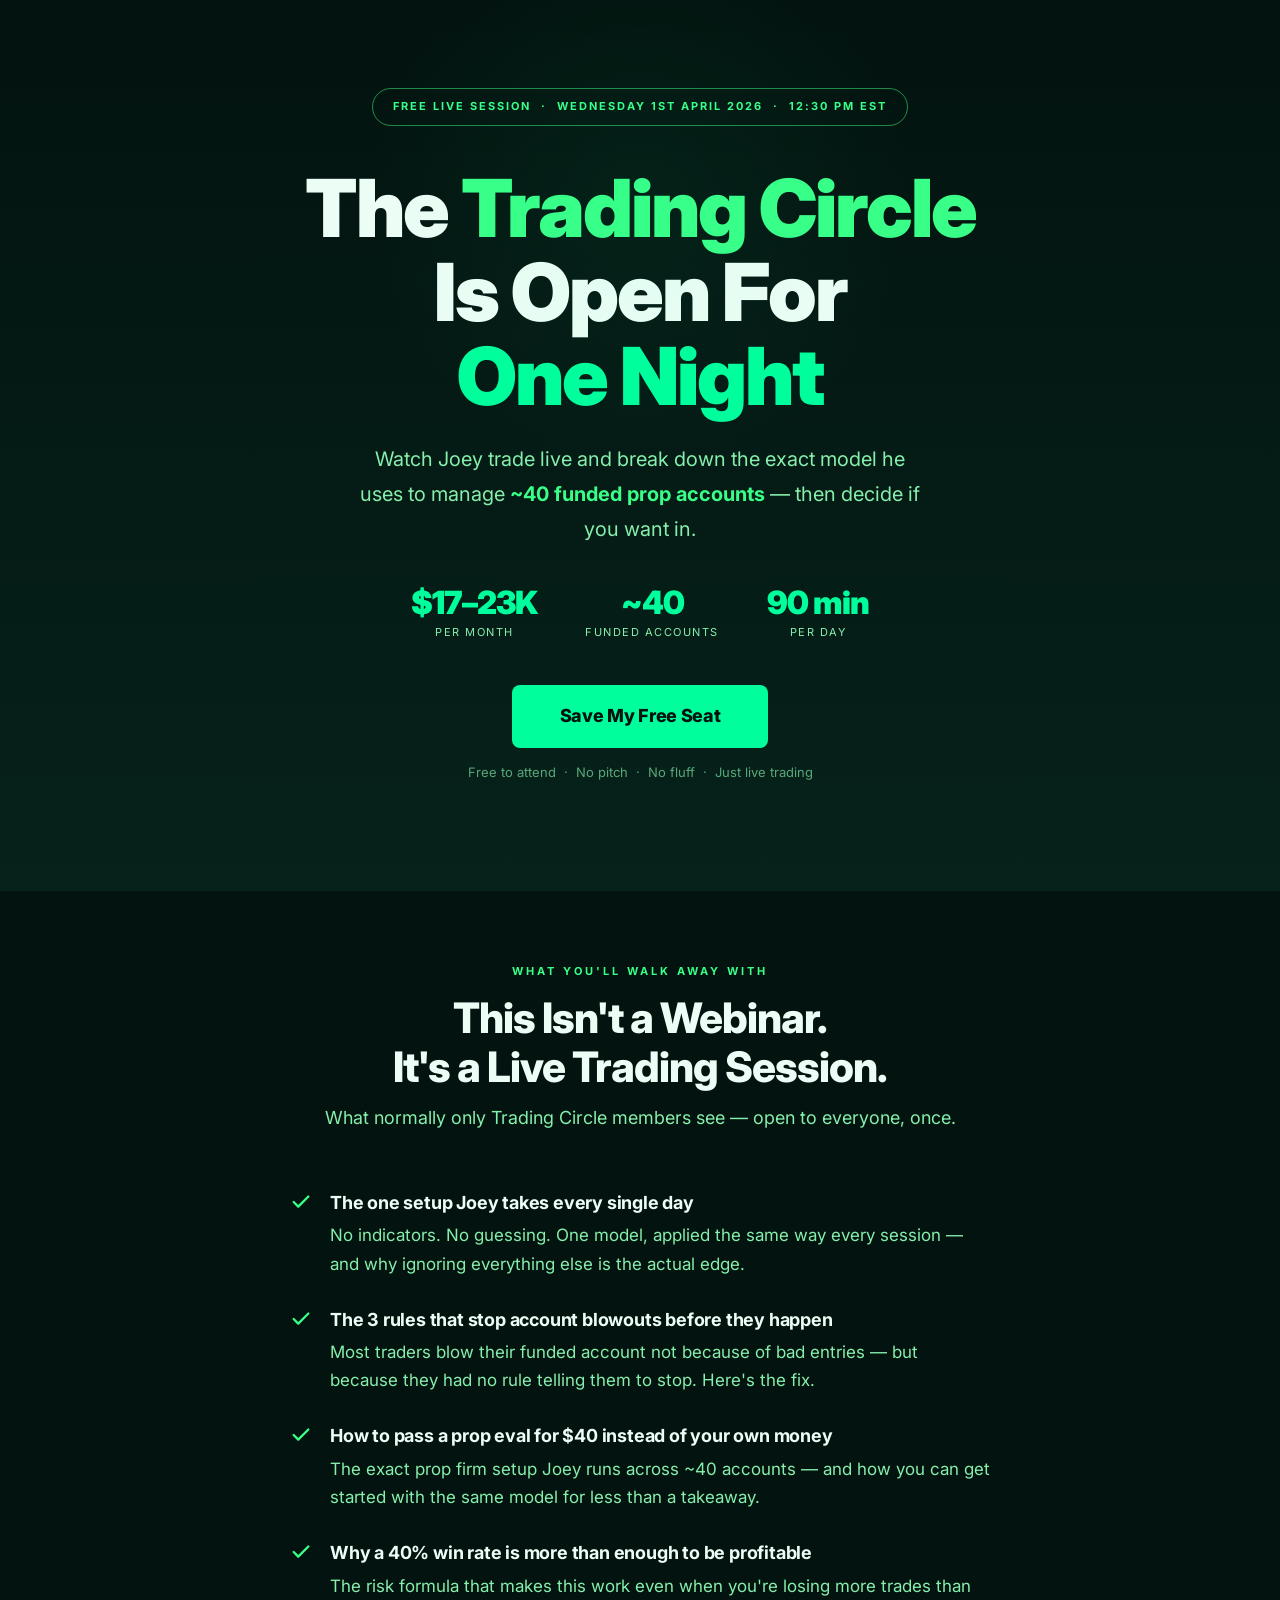
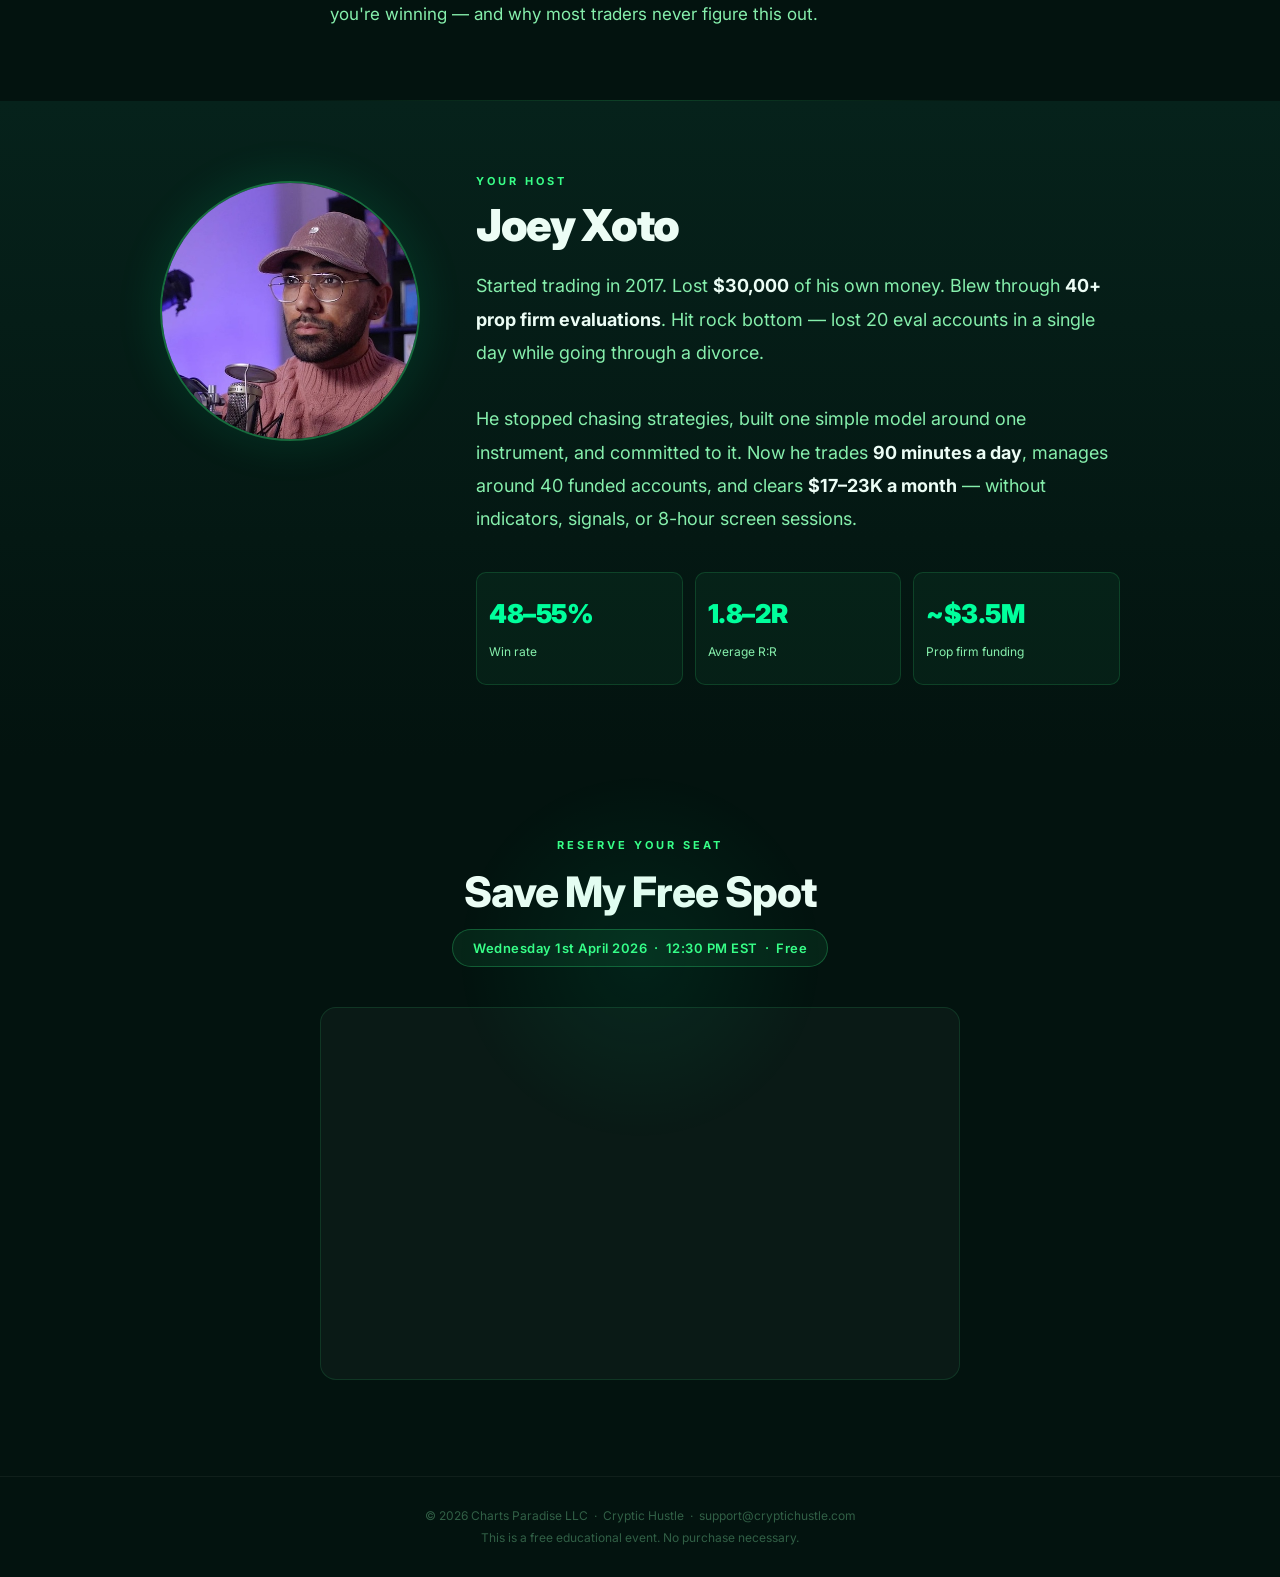
==== commit a53c0b98: "Increase body text to 18px for older audience readability hero-sub, section-sub, bullet titles, abou" ====
--- a/Free Live Masterclass/index.html
+++ b/Free Live Masterclass/index.html
@@ -68,7 +68,7 @@
         .t-neon  { color: #00FF9C; }
 
         .hero-sub {
-            font-size: clamp(16px, 2.5vw, 19px);
+            font-size: clamp(18px, 2.5vw, 20px);
             color: #86EFAC;
             max-width: 560px;
             margin: 0 auto 40px;
@@ -109,7 +109,7 @@
             background: #00FF9C;
             color: #03130F;
             font-weight: 800;
-            font-size: 17px;
+            font-size: 18px;
             padding: 17px 48px;
             border-radius: 8px;
             text-decoration: none;
@@ -153,7 +153,7 @@
 
         .section-sub {
             color: #86EFAC;
-            font-size: 17px;
+            font-size: 18px;
             margin-bottom: 56px;
             line-height: 1.65;
         }
@@ -193,7 +193,7 @@
 
         .bullet-text strong {
             display: block;
-            font-size: 17px;
+            font-size: 18px;
             font-weight: 700;
             color: #ECFDF5;
             margin-bottom: 4px;
@@ -201,7 +201,7 @@
         }
 
         .bullet-text span {
-            font-size: 15px;
+            font-size: 17px;
             color: #86EFAC;
             line-height: 1.65;
         }
@@ -271,7 +271,7 @@
         }
 
         .about-body {
-            font-size: 16px;
+            font-size: 18px;
             color: #86EFAC;
             line-height: 1.85;
             margin-bottom: 36px;
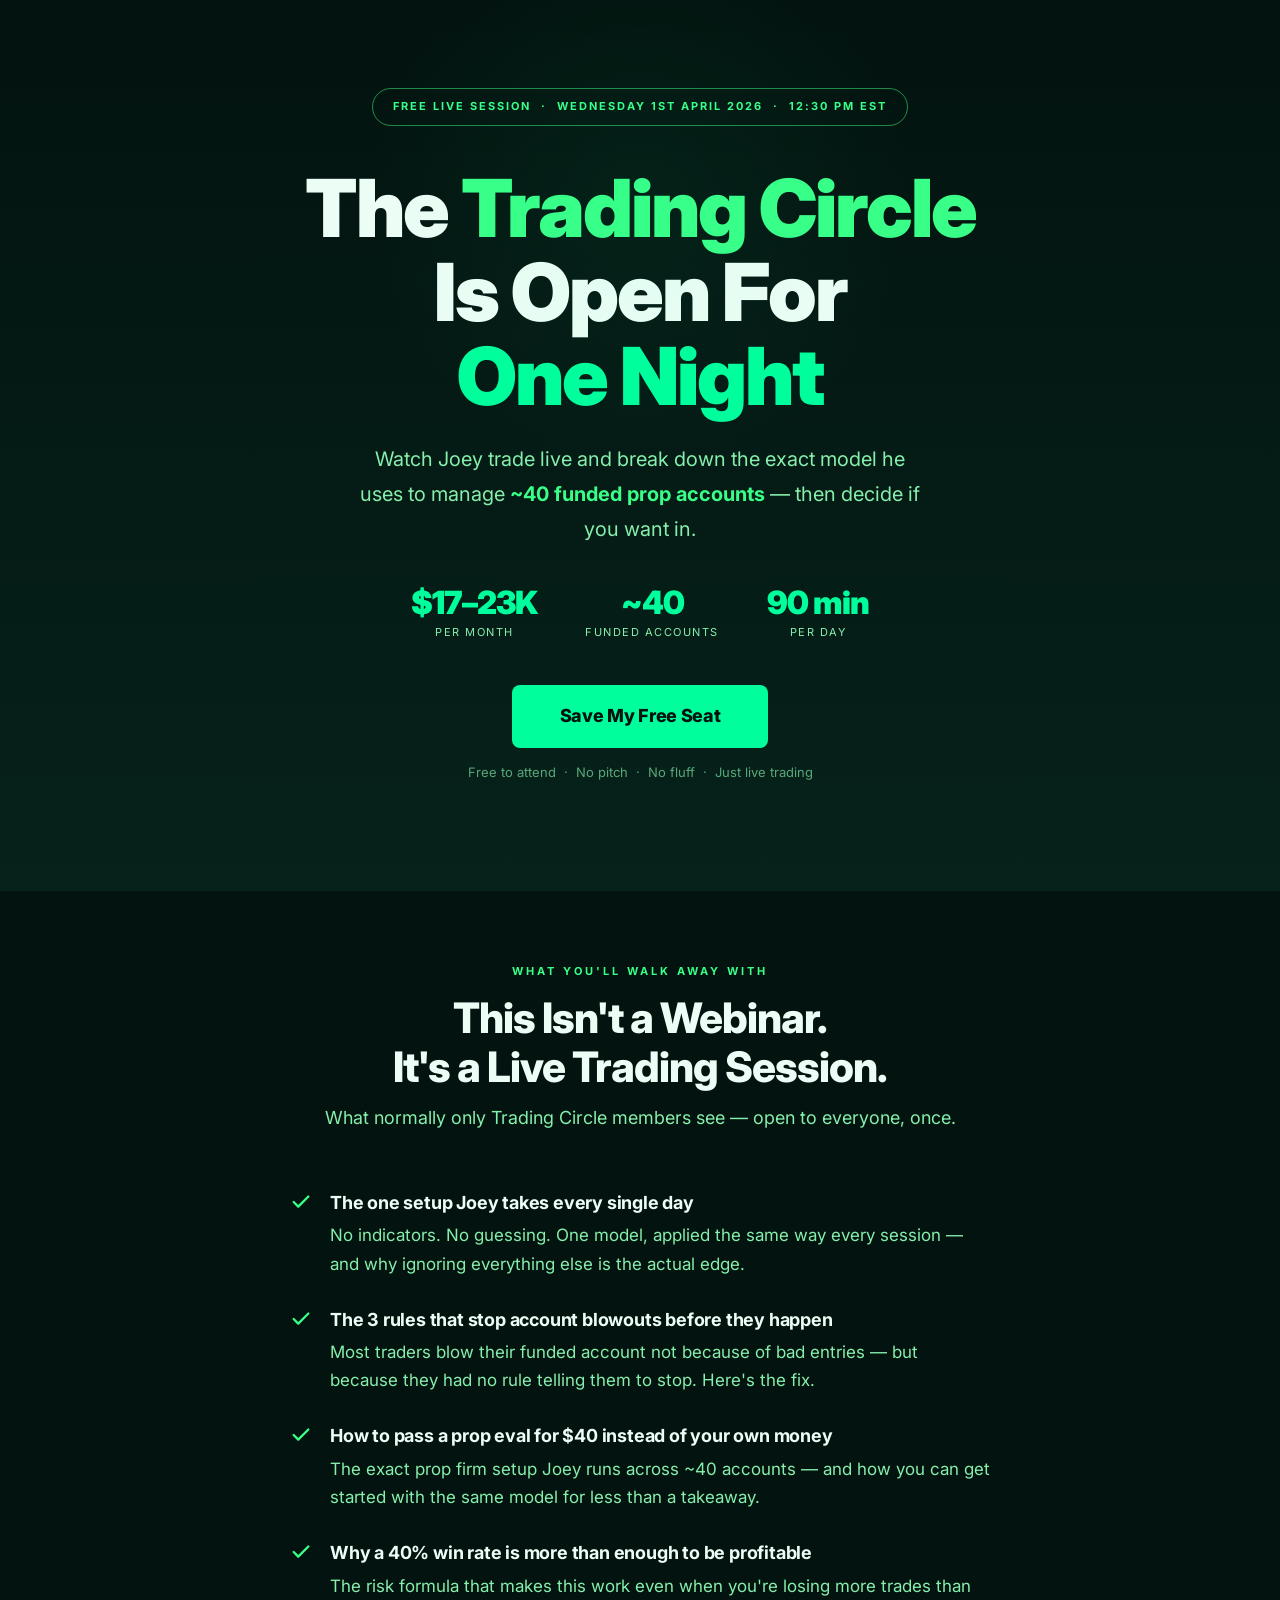
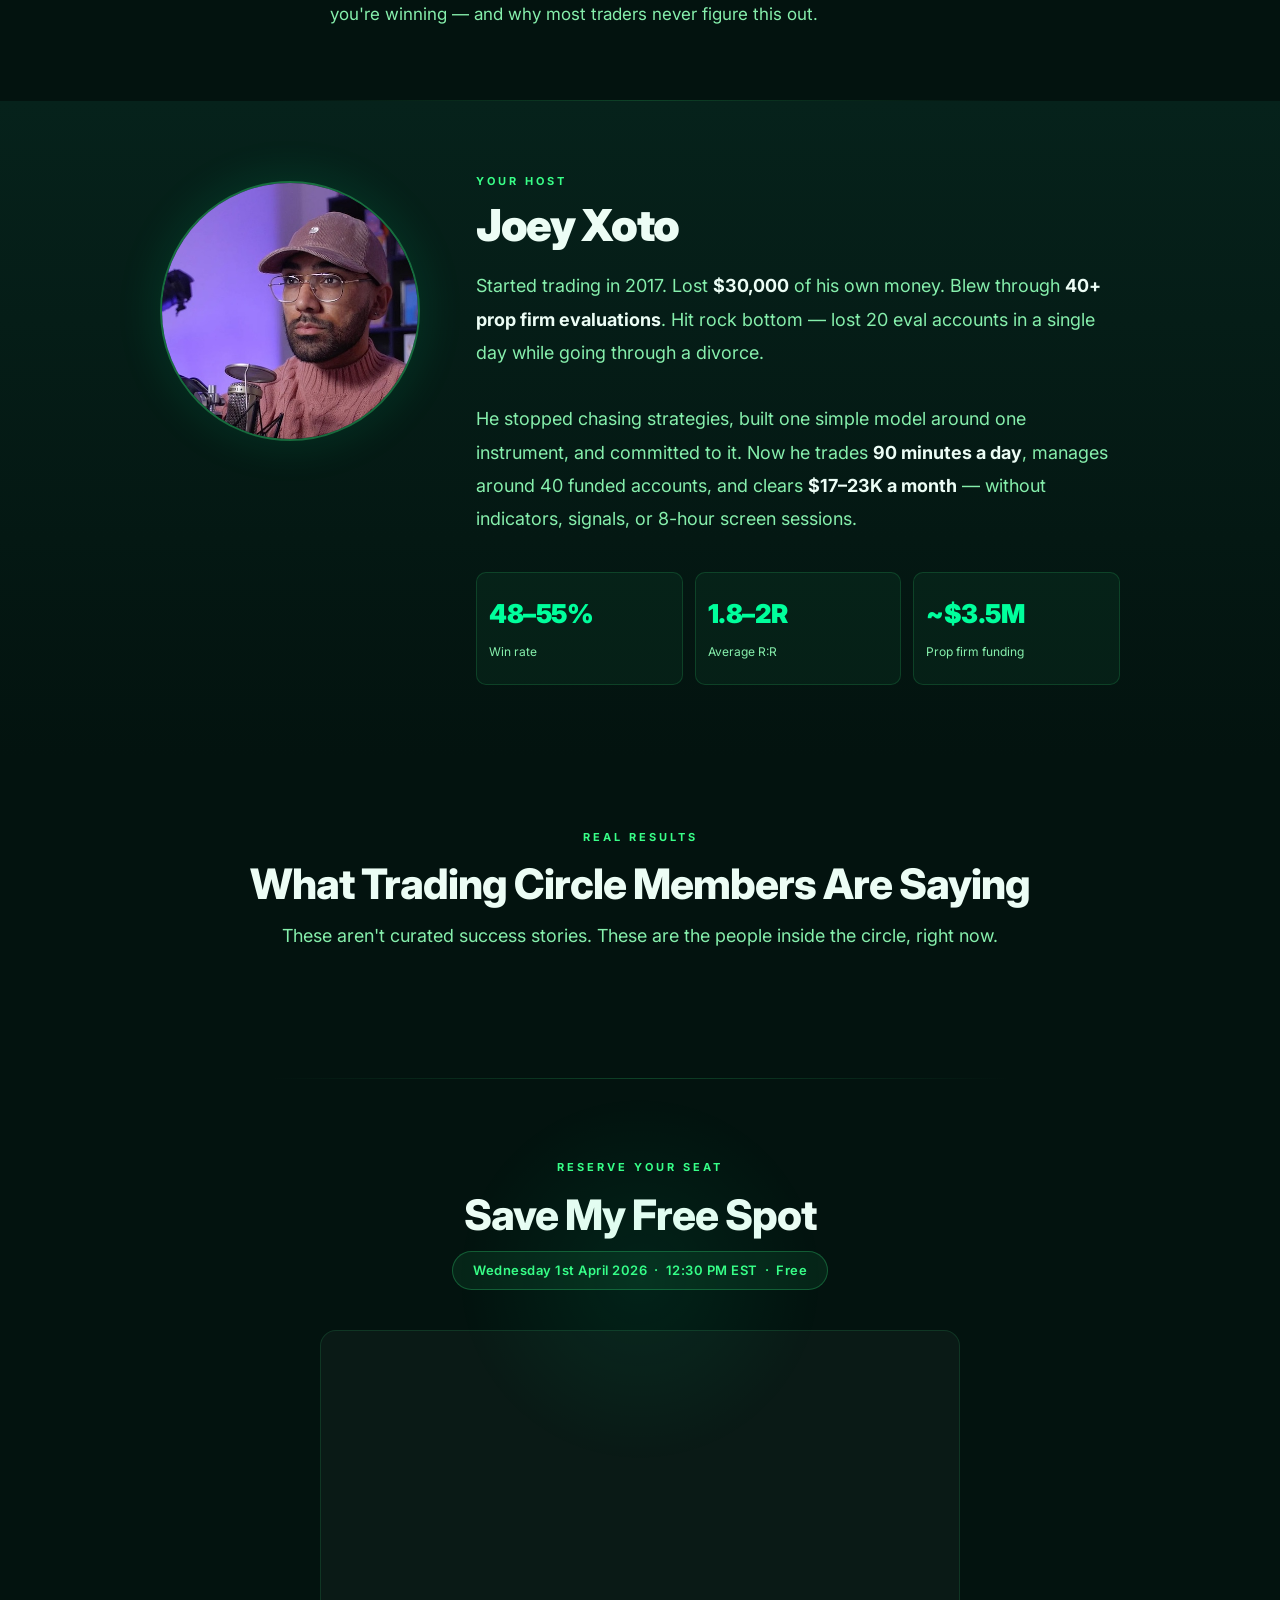
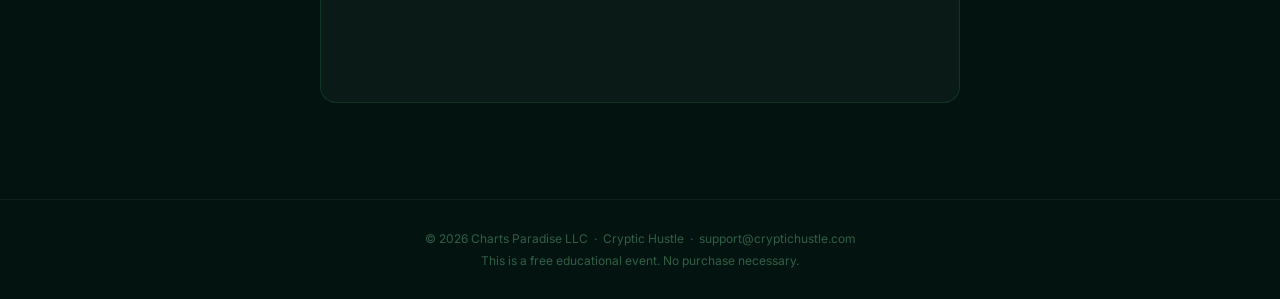
==== commit ab1680fb: "Add testimonials section with Senja embed Placed between About Joey and registration form — maximum " ====
--- a/Free Live Masterclass/index.html
+++ b/Free Live Masterclass/index.html
@@ -357,6 +357,22 @@
             min-height: 315px;
         }
 
+        /* ─── TESTIMONIALS ──────────────────────────────────────── */
+        .testimonials-section {
+            padding: 72px 20px;
+            max-width: 1000px;
+            margin: 0 auto;
+            text-align: center;
+        }
+
+        .testimonials-section .section-label,
+        .testimonials-section .section-title,
+        .testimonials-section .section-sub { text-align: center; }
+
+        .senja-wrapper {
+            margin-top: 8px;
+        }
+
         /* ─── FOOTER ────────────────────────────────────────────── */
         footer {
             padding: 28px 20px;
@@ -562,6 +578,20 @@
 
         </div>
     </section>
+
+    <!-- ─── TESTIMONIALS ─────────────────────────────────────────────── -->
+    <section class="testimonials-section">
+        <p class="section-label">Real Results</p>
+        <h2 class="section-title">What Trading Circle Members Are Saying</h2>
+        <p class="section-sub">These aren't curated success stories. These are the people inside the circle, right now.</p>
+
+        <div class="senja-wrapper">
+            <script src="https://widget.senja.io/widget/335b11c0-e176-4bae-9e30-80dfed70ca09/platform.js" type="text/javascript" async></script>
+            <div class="senja-embed" data-id="335b11c0-e176-4bae-9e30-80dfed70ca09" data-mode="shadow" data-lazyload="false" style="display: block; width: 100%;"></div>
+        </div>
+    </section>
+
+    <div class="section-divider"></div>
 
     <!-- ─── REGISTRATION FORM ──────────────────────────────────────── -->
     <section class="form-section" id="register">
